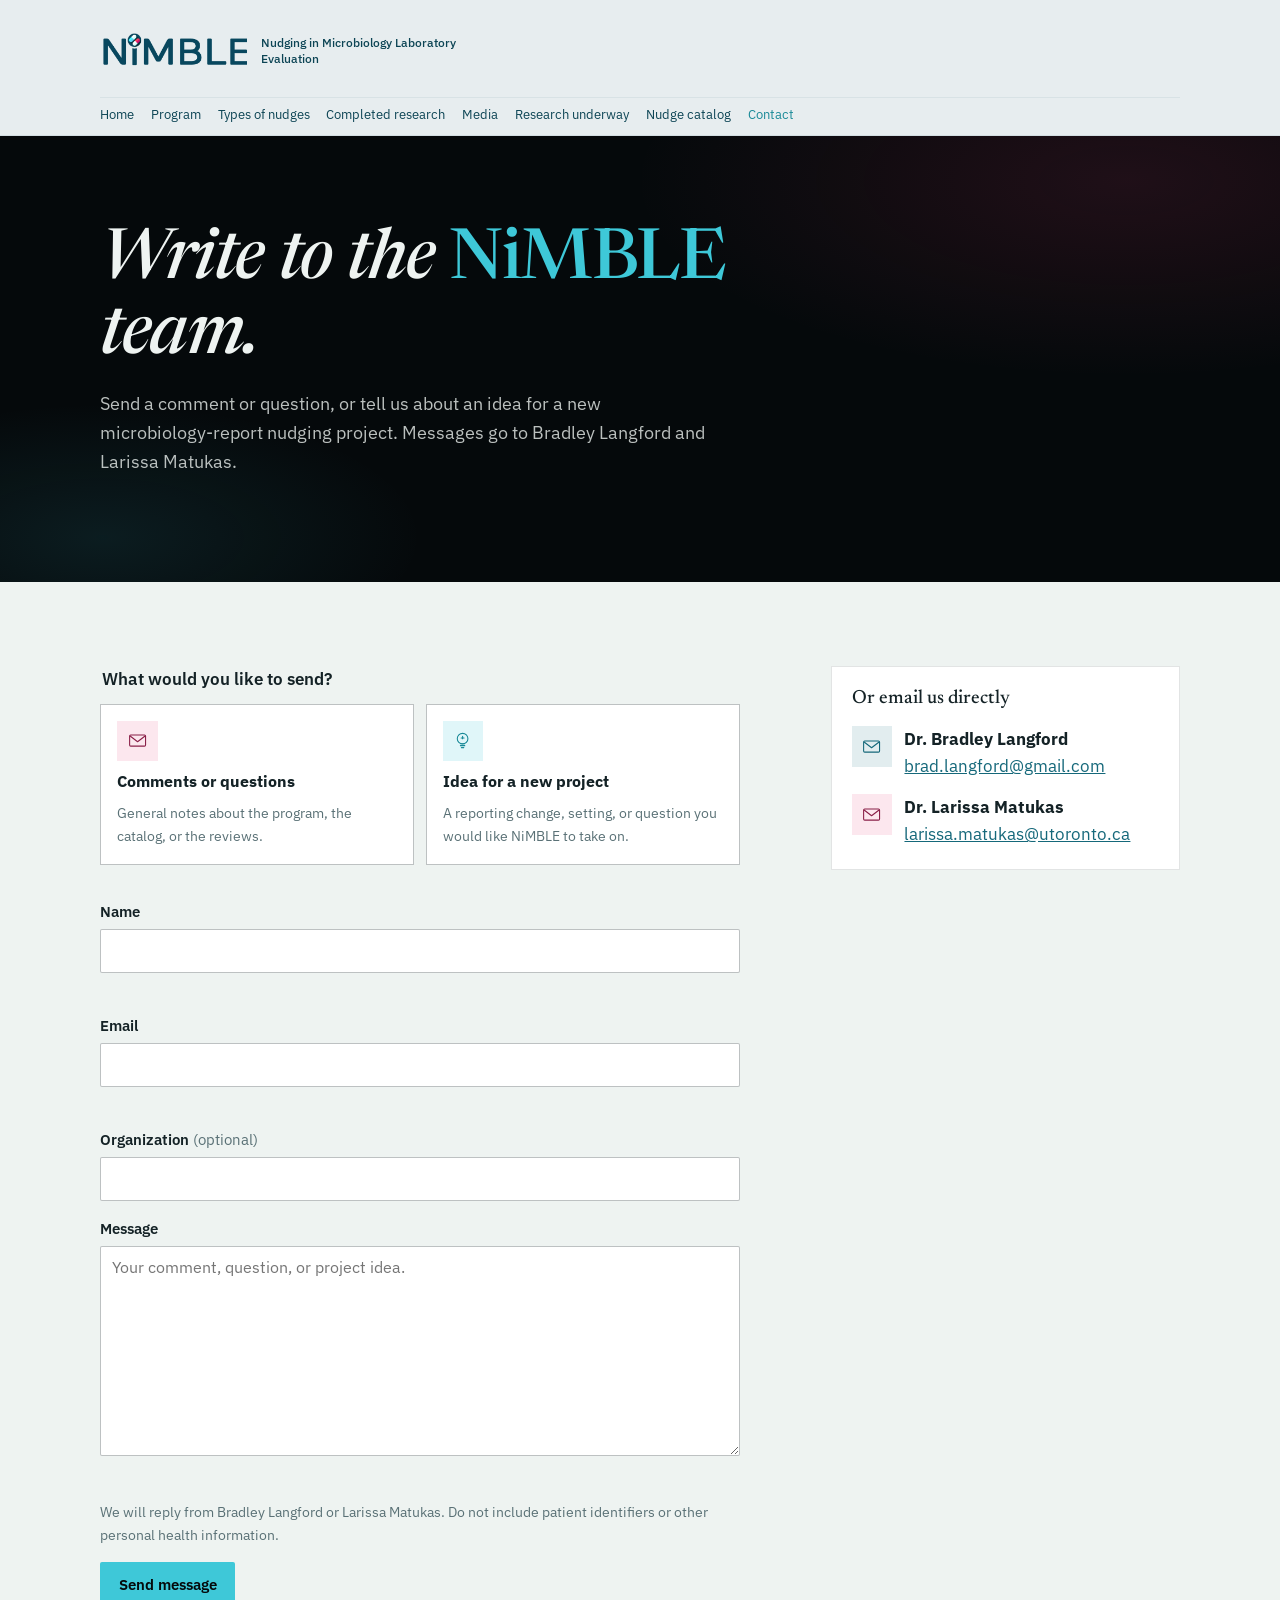
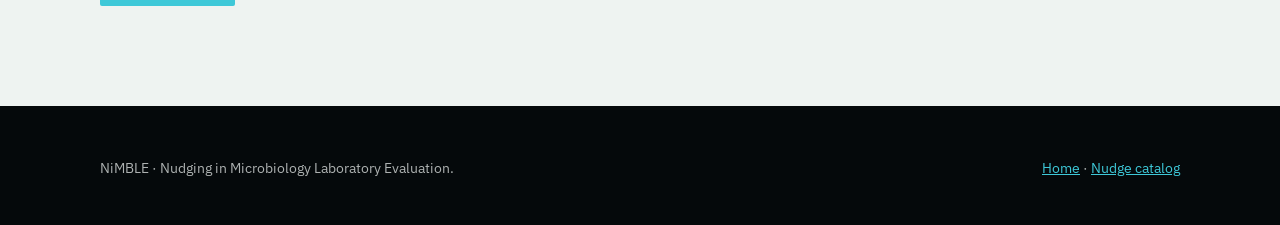
==== contact.html @ cb8ce278 "Add home, contact, and media pages with nudge-type icons. Point the CMI review to the manuscript URL" ====
<!DOCTYPE html>
<html lang="en">
<head>
  <meta charset="utf-8">
  <meta name="viewport" content="width=device-width, initial-scale=1">
  <title>Contact — NiMBLE</title>
  <meta name="description" content="Send comments or questions to the NiMBLE team, or suggest an idea for a new microbiology report nudging project.">
  <link rel="preconnect" href="https://fonts.googleapis.com">
  <link rel="preconnect" href="https://fonts.gstatic.com" crossorigin>
  <link href="https://fonts.googleapis.com/css2?family=IBM+Plex+Mono:wght@400;600&family=IBM+Plex+Sans:wght@400;500;600&family=Newsreader:ital,opsz,wght@0,6..72,500;1,6..72,500&display=swap" rel="stylesheet">
  <link rel="stylesheet" href="styles.css?v=10">
</head>
<body>
  <a class="skip" href="#main">Skip to content</a>
  <header class="site-header">
    <div class="header-inner">
      <div class="header-bar">
        <a class="logo-link" href="index.html#home">
          <img src="assets/nimble-logo.png" width="293" height="59" alt="NiMBLE">
          <span class="logo-wordmark">Nudging in Microbiology Laboratory Evaluation</span>
        </a>
        <button class="nav-toggle" type="button" aria-expanded="false" aria-controls="site-nav">Menu</button>
      </div>
      <nav class="site-nav" id="site-nav" aria-label="Primary">
        <a href="index.html#home">Home</a>
        <a href="index.html#program">Program</a>
        <a href="index.html#nudges">Types of nudges</a>
        <a href="index.html#completed">Completed research</a>
        <a href="index.html#media">Media</a>
        <a href="index.html#underway">Research underway</a>
        <a href="literature.html">Nudge catalog</a>
        <a href="contact.html" aria-current="page">Contact</a>
      </nav>
    </div>
  </header>

  <main id="main">
    <section class="hero">
      <div class="hero-inner solo">
        <div>
          <h1>Write to the <em>NiMBLE</em> team.</h1>
          <p class="lede">Send a comment or question, or tell us about an idea for a new microbiology-report nudging project. Messages go to Bradley Langford and Larissa Matukas.</p>
        </div>
      </div>
    </section>

    <section class="section">
      <div class="wrap contact-layout">
        <form class="contact-form" id="contact-form" novalidate>
          <fieldset class="topic-fieldset">
            <legend>What would you like to send?</legend>
            <div class="topic-grid">
              <label class="topic-card">
                <input type="radio" name="topic" value="comment" required>
                <span class="topic-card-inner">
                  <span class="nudge-glyph glyph-framing" aria-hidden="true"><svg class="glyph"><use href="#icon-mail"></use></svg></span>
                  <strong>Comments or questions</strong>
                  <span>General notes about the program, the catalog, or the reviews.</span>
                </span>
              </label>
              <label class="topic-card">
                <input type="radio" name="topic" value="idea" required>
                <span class="topic-card-inner">
                  <span class="nudge-glyph glyph-selective" aria-hidden="true"><svg class="glyph"><use href="#icon-idea"></use></svg></span>
                  <strong>Idea for a new project</strong>
                  <span>A reporting change, setting, or question you would like NiMBLE to take on.</span>
                </span>
              </label>
            </div>
            <p class="field-error" id="topic-error" role="alert"></p>
          </fieldset>

          <label class="form-label" for="contact-name">
            <span>Name</span>
            <input type="text" id="contact-name" name="name" autocomplete="name" required>
            <span class="field-error" id="contact-name-error" role="alert"></span>
          </label>
          <label class="form-label" for="contact-email">
            <span>Email</span>
            <input type="email" id="contact-email" name="email" autocomplete="email" required>
            <span class="field-error" id="contact-email-error" role="alert"></span>
          </label>
          <label class="form-label" for="contact-org">
            <span>Organization <span class="optional">(optional)</span></span>
            <input type="text" id="contact-org" name="organization" autocomplete="organization">
          </label>
          <label class="form-label" for="contact-message">
            <span>Message</span>
            <textarea id="contact-message" name="message" rows="8" required placeholder="Your comment, question, or project idea."></textarea>
            <span class="field-error" id="contact-message-error" role="alert"></span>
          </label>

          <p class="form-note">We will reply from Bradley Langford or Larissa Matukas. Do not include patient identifiers or other personal health information.</p>
          <button class="btn btn-cyan" type="submit">Send message</button>
          <p class="form-status" id="form-status" aria-live="polite"></p>
        </form>

        <div class="contact-thanks" id="contact-thanks" hidden tabindex="-1">
          <h2>Message sent.</h2>
          <p>Thank you. Bradley Langford and Larissa Matukas will see this in their inboxes.</p>
          <p><a href="index.html#home">Back to home</a></p>
        </div>

        <aside class="contact-aside">
          <h2>Or email us directly</h2>
          <ul class="email-list">
            <li>
              <span class="nudge-glyph glyph-eye" aria-hidden="true"><svg class="glyph"><use href="#icon-mail"></use></svg></span>
              <div>
                <strong>Dr. Bradley Langford</strong>
                <a href="mailto:brad.langford@gmail.com">brad.langford@gmail.com</a>
              </div>
            </li>
            <li>
              <span class="nudge-glyph glyph-framing" aria-hidden="true"><svg class="glyph"><use href="#icon-mail"></use></svg></span>
              <div>
                <strong>Dr. Larissa Matukas</strong>
                <a href="mailto:larissa.matukas@utoronto.ca">larissa.matukas@utoronto.ca</a>
              </div>
            </li>
          </ul>
        </aside>
      </div>
    </section>
  </main>

  <footer class="site-footer">
    <div class="wrap footer-inner">
      <p>NiMBLE · Nudging in Microbiology Laboratory Evaluation.</p>
      <p><a href="index.html#home">Home</a> · <a href="literature.html">Nudge catalog</a></p>
    </div>
  </footer>
  <script src="app.js?v=7"></script>
</body>
</html>
---- styles.css ----
:root {
  --void: #05090b;
  --ink: #0b151a;
  --teal-deep: #0c4454;
  --teal: #15687a;
  --cyan: #3ec8d8;
  --cyan-dim: #1a8a98;
  --magenta: #e23d72;
  --paper: #eef3f1;
  --paper-2: #f7faf8;
  --slip: #f4f1e6;
  --slip-rule: #c9c2a8;
  --text: #142226;
  --muted: #5a7176;
  --line: rgba(20, 34, 38, 0.12);
  --line-strong: rgba(20, 34, 38, 0.28);
  --focus: #15687a;
  --radius: 2px;
  --display: "Newsreader", "Iowan Old Style", "Palatino Linotype", serif;
  --sans: "IBM Plex Sans", "Segoe UI", system-ui, sans-serif;
  --mono: "IBM Plex Mono", "Cascadia Mono", ui-monospace, monospace;
  --space: clamp(1.25rem, 3vw, 2.5rem);
  --header-clearance: calc(59px * 1.4 + 2.8rem + 1px);
}

*,
*::before,
*::after {
  box-sizing: border-box;
}

html {
  scroll-behavior: smooth;
  scroll-padding-top: var(--header-clearance);
  overflow-x: clip;
}

body {
  margin: 0;
  color: var(--text);
  background: var(--paper);
  font-family: var(--sans);
  font-size: 1.0625rem;
  line-height: 1.6;
}

img {
  max-width: 100%;
  height: auto;
}

a {
  color: var(--teal);
}

a:hover {
  color: var(--cyan-dim);
}

:focus-visible {
  outline: 2px solid var(--focus);
  outline-offset: 3px;
}

.skip {
  position: absolute;
  left: 0.75rem;
  top: -3rem;
  z-index: 20;
  padding: 0.5rem 0.85rem;
  background: var(--cyan);
  color: var(--void);
  font-weight: 600;
  text-decoration: none;
}

.skip:focus {
  top: 0.75rem;
}

.site-header {
  position: sticky;
  top: 0;
  z-index: 10;
  background: color-mix(in srgb, #0c4a5c 10%, white);
  border-bottom: 1px solid color-mix(in srgb, #0c4a5c 18%, white);
}

.header-inner {
  display: flex;
  flex-direction: column;
  align-items: stretch;
  gap: 0.35rem;
  max-width: 1120px;
  margin: 0 auto;
  padding: 0.55rem max(1.25rem, env(safe-area-inset-right)) 0.55rem max(1.25rem, env(safe-area-inset-left));
}

.header-bar {
  display: flex;
  align-items: center;
  justify-content: space-between;
  gap: 1rem;
}

.svg-sprite-holder {
  position: absolute;
  width: 0;
  height: 0;
  overflow: hidden;
}

.logo-link {
  display: flex;
  align-items: center;
  gap: 0.85rem;
  min-width: 0;
  text-decoration: none;
  color: inherit;
}

.logo-link img {
  display: block;
  height: calc(59px * 1.4);
  width: auto;
  background: transparent;
}

.logo-wordmark {
  display: block;
  max-width: 13.5rem;
  color: var(--teal-deep);
  font-family: var(--sans);
  font-size: 0.78rem;
  font-weight: 500;
  line-height: 1.3;
}

.nav-toggle {
  display: none;
  min-width: 44px;
  min-height: 44px;
  padding: 0 0.7rem;
  border: 1px solid var(--teal);
  background: transparent;
  color: var(--teal-deep);
  font-family: var(--sans);
  font-size: 0.8rem;
  letter-spacing: 0.08em;
  text-transform: uppercase;
  cursor: pointer;
}

.site-nav {
  display: flex;
  flex-wrap: wrap;
  gap: 0.1rem 1.05rem;
  padding-top: 0.4rem;
  border-top: 1px solid color-mix(in srgb, #0c4a5c 16%, white);
}

.site-nav a {
  color: var(--teal-deep);
  font-size: 0.84rem;
  text-decoration: none;
}

.site-nav a:hover,
.site-nav a[aria-current="page"] {
  color: var(--cyan-dim);
}

.hero {
  background:
    radial-gradient(ellipse 70% 80% at 88% 10%, rgba(226, 61, 114, 0.12), transparent 55%),
    radial-gradient(ellipse 50% 60% at 8% 90%, rgba(62, 200, 216, 0.1), transparent 50%),
    var(--void);
  color: var(--paper);
  overflow: hidden;
}

.hero-inner {
  display: grid;
  grid-template-columns: minmax(0, 1.15fr) minmax(280px, 0.85fr);
  gap: 2.5rem;
  align-items: end;
  max-width: 1120px;
  margin: 0 auto;
  padding: clamp(2.5rem, 7vw, 5.5rem) max(1.25rem, env(safe-area-inset-right)) clamp(3rem, 7vw, 5rem) max(1.25rem, env(safe-area-inset-left));
}

.hero-inner.solo {
  grid-template-columns: minmax(0, 40rem);
}

.hero h1 {
  margin: 0 0 1rem;
  font-family: var(--display);
  font-size: clamp(2.4rem, 6vw, 4.35rem);
  font-weight: 500;
  font-style: italic;
  line-height: 1.08;
  letter-spacing: -0.02em;
}

.hero h1 em {
  font-style: normal;
  color: var(--cyan);
}

.lede {
  max-width: 38rem;
  margin: 0 0 1.6rem;
  color: rgba(238, 243, 241, 0.78);
  font-size: 1.125rem;
}

.hero-actions {
  display: flex;
  flex-wrap: wrap;
  gap: 0.75rem;
}

.btn {
  display: inline-flex;
  align-items: center;
  justify-content: center;
  min-height: 44px;
  padding: 0.55rem 1.1rem;
  border: 1px solid transparent;
  border-radius: var(--radius);
  font-family: var(--sans);
  font-size: 0.95rem;
  font-weight: 600;
  text-decoration: none;
  cursor: pointer;
  transition: background-color 180ms ease, color 180ms ease, border-color 180ms ease;
}

.btn-cyan {
  background: var(--cyan);
  color: var(--void);
}

.btn-cyan:hover {
  background: #7fe0ea;
  color: var(--void);
}

.btn-ghost {
  border-color: rgba(238, 243, 241, 0.35);
  background: transparent;
  color: var(--paper);
}

.btn-ghost:hover {
  border-color: var(--cyan);
  color: var(--cyan);
}

.btn-teal {
  background: var(--teal);
  color: #fff;
}

.btn-teal:hover {
  background: var(--teal-deep);
  color: #fff;
}

.hero-logo {
  justify-self: end;
  width: min(100%, 360px);
  padding: 1.1rem 1.25rem;
  background: #000;
  border: 1px solid rgba(62, 200, 216, 0.22);
}

.hero-logo img {
  display: block;
  width: 100%;
}

.wrap {
  max-width: 1120px;
  margin: 0 auto;
  padding: 0 max(1.25rem, env(safe-area-inset-right)) 0 max(1.25rem, env(safe-area-inset-left));
}

.section {
  padding: clamp(3rem, 7vw, 5.25rem) 0;
}

.section + .section {
  border-top: 1px solid var(--line);
}

.section-head {
  margin-bottom: 2rem;
  text-align: left;
}

.section h2 {
  margin: 0 0 0.6rem;
  font-family: var(--display);
  font-size: clamp(1.85rem, 3.4vw, 2.55rem);
  font-weight: 500;
  line-height: 1.15;
}

.section-intro {
  max-width: 42rem;
  margin: 0;
  color: var(--muted);
}

.prose {
  max-width: 44rem;
}

.prose p + p {
  margin-top: 1rem;
}

.quote {
  margin: 1.5rem 0 0;
  padding: 0 0 0 1.1rem;
  border-left: 3px solid var(--cyan);
  color: var(--text);
  font-family: var(--display);
  font-size: 1.2rem;
  font-style: italic;
  line-height: 1.45;
}

.quote cite {
  display: block;
  margin-top: 0.7rem;
  color: var(--muted);
  font-family: var(--sans);
  font-size: 0.85rem;
  font-style: normal;
}

.hero-key {
  display: grid;
  grid-template-columns: 1fr 1fr;
  gap: 0.65rem;
  margin: 0;
  padding: 0;
  list-style: none;
}

.hero-key li {
  display: flex;
  align-items: center;
  gap: 0.7rem;
  min-height: 3.4rem;
  padding: 0.55rem 0.7rem;
  background: rgba(238, 243, 241, 0.06);
  border: 1px solid rgba(62, 200, 216, 0.18);
  color: rgba(238, 243, 241, 0.88);
  font-family: var(--mono);
  font-size: 0.78rem;
  letter-spacing: 0.04em;
  text-transform: uppercase;
}

.how-row {
  display: grid;
  grid-template-columns: repeat(3, minmax(0, 1fr));
  gap: 1rem;
  margin: 0 0 2.25rem;
  padding: 0;
  list-style: none;
}

.how-row li {
  position: relative;
  padding: 1.15rem 1.15rem 1.2rem;
  background: #fff;
  border: 1px solid var(--line);
}

.how-num {
  display: block;
  margin-bottom: 0.7rem;
  color: var(--magenta);
  font-family: var(--mono);
  font-size: 0.72rem;
  letter-spacing: 0.12em;
}

.how-glyph {
  display: grid;
  place-items: center;
  width: 2.7rem;
  height: 2.7rem;
  margin-bottom: 0.75rem;
  color: var(--teal);
  background: rgba(21, 104, 122, 0.1);
}

.how-row h3 {
  margin: 0 0 0.35rem;
  font-size: 1.12rem;
}

.how-row p {
  margin: 0;
  color: var(--muted);
  font-size: 0.95rem;
}

.media-grid {
  display: grid;
  grid-template-columns: 1fr 1fr;
  gap: 1.25rem;
}

.media-card {
  display: flex;
  flex-direction: column;
  min-height: 100%;
  padding: 1.35rem 1.4rem 1.2rem;
  background: #fff;
  border: 1px solid var(--line-strong);
}

.media-card .year {
  margin: 0 0 0.7rem;
  color: var(--magenta);
  font-family: var(--mono);
  font-size: 0.75rem;
  letter-spacing: 0.1em;
}

.media-title-row {
  display: flex;
  align-items: flex-start;
  gap: 0.75rem;
  margin-bottom: 0.7rem;
}

.media-card h3 {
  margin: 0;
  font-size: 1.2rem;
  line-height: 1.3;
}

.media-card p {
  margin: 0 0 1rem;
  color: var(--muted);
}

.media-card .btn {
  margin-top: auto;
  align-self: flex-start;
}

.podcast-embed {
  margin: 0 0 1rem;
  min-height: 166px;
  background: var(--paper);
  border: 1px solid var(--line);
}

.podcast-embed iframe {
  display: block;
  width: 100%;
  height: 166px;
  border: 0;
}

.magazine-mark {
  display: flex;
  flex-direction: column;
  justify-content: flex-end;
  min-height: 10.5rem;
  margin: 0 0 1rem;
  padding: 1.1rem 1.15rem;
  background:
    radial-gradient(ellipse 80% 70% at 90% 10%, rgba(226, 61, 114, 0.22), transparent 55%),
    radial-gradient(ellipse 50% 80% at 0% 100%, rgba(62, 200, 216, 0.18), transparent 50%),
    var(--void);
  color: var(--paper);
}

.magazine-kicker {
  font-family: var(--mono);
  font-size: 0.68rem;
  letter-spacing: 0.16em;
  text-transform: uppercase;
  color: var(--cyan);
}

.magazine-issue {
  margin-top: 0.2rem;
  color: rgba(238, 243, 241, 0.62);
  font-size: 0.8rem;
}

.magazine-headline {
  margin-top: 0.85rem;
  font-family: var(--display);
  font-size: 1.55rem;
  font-style: italic;
  line-height: 1.15;
}

.type-legend {
  display: flex;
  flex-wrap: wrap;
  gap: 0.5rem;
  margin: 0 0 1.15rem;
}

.legend-btn {
  display: inline-flex;
  align-items: center;
  gap: 0.5rem;
  min-height: 44px;
  padding: 0.3rem 0.7rem 0.3rem 0.35rem;
  border: 1px solid var(--line-strong);
  background: #fff;
  color: var(--text);
  font-family: var(--sans);
  font-size: 0.9rem;
  cursor: pointer;
}

.legend-btn:first-child {
  padding-left: 0.75rem;
}

.legend-btn .nudge-glyph {
  width: 2rem;
  height: 2rem;
}

.legend-btn .glyph {
  width: 1.15rem;
  height: 1.15rem;
}

.legend-btn.is-active {
  border-color: var(--teal);
  box-shadow: inset 3px 0 0 var(--cyan);
}

.contact-layout {
  display: grid;
  grid-template-columns: minmax(0, 1.4fr) minmax(16rem, 0.7fr);
  gap: 2rem;
  align-items: start;
}

.contact-form {
  display: grid;
  gap: 1rem;
  max-width: 40rem;
}

.topic-fieldset {
  margin: 0;
  padding: 0;
  border: 0;
}

.topic-fieldset legend {
  margin-bottom: 0.65rem;
  font-weight: 600;
}

.topic-grid {
  display: grid;
  grid-template-columns: 1fr 1fr;
  gap: 0.7rem;
}

.topic-card {
  position: relative;
  display: block;
  cursor: pointer;
}

.topic-card input {
  position: absolute;
  inset: 0;
  width: 1px;
  height: 1px;
  margin: 0;
  opacity: 0;
}

.topic-card-inner {
  display: grid;
  gap: 0.45rem;
  min-height: 100%;
  padding: 1rem 1rem 1.05rem;
  border: 1px solid var(--line-strong);
  background: #fff;
  transition: border-color 180ms ease;
}

.topic-card:hover .topic-card-inner {
  border-color: var(--teal);
}

.topic-card-inner strong {
  font-size: 1rem;
}

.topic-card-inner span:last-child {
  color: var(--muted);
  font-size: 0.9rem;
}

.topic-card:has(input:checked) .topic-card-inner {
  border-color: var(--teal);
  box-shadow: inset 3px 0 0 var(--cyan);
}

.topic-card:has(input:focus-visible) .topic-card-inner {
  outline: 2px solid var(--focus);
  outline-offset: 3px;
}

.form-label {
  display: grid;
  gap: 0.35rem;
  font-size: 0.92rem;
  font-weight: 600;
}

.form-label .optional {
  color: var(--muted);
  font-weight: 400;
}

.contact-form input[type="text"],
.contact-form input[type="email"],
.contact-form textarea {
  width: 100%;
  min-height: 44px;
  padding: 0.5rem 0.7rem;
  border: 1px solid var(--line-strong);
  border-radius: var(--radius);
  background: #fff;
  color: var(--text);
  font-family: var(--sans);
  font-size: 1rem;
  font-weight: 400;
}

.contact-form textarea {
  min-height: 10rem;
  resize: vertical;
  line-height: 1.5;
}

.field-error {
  min-height: 1.1em;
  margin: 0.25rem 0 0;
  color: #8a2048;
  font-size: 0.85rem;
  font-weight: 500;
}

.form-note {
  margin: 0.2rem 0 0;
  color: var(--muted);
  font-size: 0.9rem;
}

.form-status {
  margin: 0;
  color: var(--muted);
  font-size: 0.92rem;
}

.contact-form .btn {
  justify-self: start;
}

.legend-btn:hover {
  border-color: var(--teal);
}

.contact-thanks {
  max-width: 40rem;
  padding: 1.5rem 1.4rem;
  background: #fff;
  border: 1px solid var(--line-strong);
}

.contact-thanks[hidden],
.contact-form[hidden] {
  display: none;
}

.contact-thanks h2 {
  margin: 0 0 0.6rem;
}

.contact-aside {
  padding: 1.3rem 1.25rem;
  background: #fff;
  border: 1px solid var(--line);
}

.contact-aside h2 {
  margin: 0 0 1rem;
  font-size: 1.2rem;
}

.email-list {
  display: grid;
  gap: 0.85rem;
  margin: 0;
  padding: 0;
  list-style: none;
}

.email-list li {
  display: flex;
  gap: 0.75rem;
  align-items: flex-start;
}

.email-list strong,
.email-list a {
  display: block;
}

.email-list a {
  overflow-wrap: anywhere;
}

.nudge-layout {
  display: grid;
  grid-template-columns: minmax(0, 0.9fr) minmax(0, 1.1fr);
  gap: 1.75rem;
  align-items: start;
  min-width: 0;
}

.nudge-tabs {
  display: flex;
  flex-direction: column;
  gap: 0.45rem;
}

.nudge-tab {
  display: grid;
  grid-template-columns: auto 1fr;
  align-items: start;
  gap: 0.85rem;
  width: 100%;
  padding: 0.9rem 1rem;
  border: 1px solid var(--line-strong);
  background: var(--paper-2);
  color: inherit;
  text-align: left;
  cursor: pointer;
  transition: border-color 180ms ease, background-color 180ms ease;
}

.nudge-tab[aria-selected="true"] {
  border-color: var(--teal);
  background: #fff;
  box-shadow: inset 3px 0 0 var(--cyan);
}

.nudge-glyph {
  display: grid;
  place-items: center;
  width: 2.55rem;
  height: 2.55rem;
  flex-shrink: 0;
  color: var(--teal-deep);
  background: rgba(12, 68, 84, 0.08);
}

.glyph {
  display: block;
  width: 1.45rem;
  height: 1.45rem;
}

.glyph-baseline {
  color: #7a3148;
  background: rgba(226, 61, 114, 0.1);
}

.glyph-selective {
  color: var(--cyan-dim);
  background: rgba(62, 200, 216, 0.16);
}

.glyph-framing {
  color: #8a2048;
  background: rgba(226, 61, 114, 0.12);
}

.glyph-eye {
  color: var(--teal);
  background: rgba(21, 104, 122, 0.12);
}

.glyph-combination {
  color: var(--teal-deep);
  background: linear-gradient(180deg, rgba(62, 200, 216, 0.2), rgba(226, 61, 114, 0.12));
}

.glyph-podcast,
.glyph-article {
  color: var(--teal-deep);
  background: rgba(62, 200, 216, 0.14);
}

.nudge-tab h3 {
  margin: 0 0 0.2rem;
  font-size: 1rem;
}

.nudge-tab p {
  margin: 0;
  color: var(--muted);
  font-size: 0.9rem;
}

.slip {
  min-width: 0;
  max-width: 100%;
  background: var(--slip);
  color: #1c1a12;
  box-shadow: 0 18px 40px rgba(5, 9, 11, 0.12);
  font-family: var(--mono);
  font-size: 0.82rem;
}

.slip-head {
  display: flex;
  flex-wrap: wrap;
  justify-content: space-between;
  gap: 0.75rem 1rem;
  padding: 0.85rem 1rem 0.7rem;
  border-bottom: 2px dashed var(--slip-rule);
}

.slip-lab {
  font-size: 0.68rem;
  letter-spacing: 0.08em;
  text-transform: uppercase;
}

.slip-lab strong {
  display: block;
  margin-top: 0.15rem;
  font-size: 0.9rem;
  letter-spacing: 0;
  text-transform: none;
  overflow-wrap: anywhere;
}

.slip-meta {
  text-align: right;
  color: #6a6450;
}

.slip-body {
  padding: 1rem;
}

.slip-comment {
  display: none;
  margin: 0 0 0.85rem;
  padding: 0.65rem 0.7rem;
  border: 1px solid var(--magenta);
  background: rgba(226, 61, 114, 0.08);
  color: #6d1b38;
  font-size: 0.78rem;
  overflow-wrap: anywhere;
}

.slip[data-mode="framing"] .slip-comment {
  display: block;
}

.ast {
  width: 100%;
  table-layout: fixed;
  border-collapse: collapse;
}

.ast th,
.ast td {
  padding: 0.32rem 0.2rem;
  border-bottom: 1px solid var(--slip-rule);
  text-align: left;
  overflow-wrap: anywhere;
}

.ast th:last-child,
.ast td:last-child {
  width: 4.6rem;
  text-align: right;
  overflow-wrap: normal;
}

.ast th {
  color: #6a6450;
  font-size: 0.68rem;
  font-weight: 500;
  letter-spacing: 0.08em;
  text-transform: uppercase;
}

.ast .s {
  color: var(--cyan-dim);
  font-weight: 600;
}

.slip[data-mode="eye"] .ast tr.preferred td:first-child {
  font-weight: 700;
}

.slip[data-mode="selective"] .ast tr.hide {
  display: none;
}

.study-grid {
  display: grid;
  grid-template-columns: 1fr 1fr;
  gap: 1.25rem;
}

.paper-figure {
  margin: 0 0 1rem;
}

.paper-figure img {
  display: block;
  width: 100%;
  border: 1px solid var(--line);
  background: #fff;
}

.study-card {
  display: flex;
  flex-direction: column;
  min-height: 100%;
  padding: 1.35rem 1.4rem 1.2rem;
  background: #fff;
  border: 1px solid var(--line-strong);
}

.study-card .year {
  margin: 0 0 0.45rem;
  color: var(--magenta);
  font-family: var(--mono);
  font-size: 0.75rem;
  letter-spacing: 0.1em;
}

.study-card h3 {
  margin: 0 0 0.55rem;
  font-size: 1.2rem;
  line-height: 1.3;
}

.study-card .meta {
  margin: 0 0 1rem;
  color: var(--muted);
  font-size: 0.88rem;
}

.stat-row {
  display: grid;
  grid-template-columns: repeat(2, minmax(0, 1fr));
  gap: 0.75rem;
  margin: 0 0 1rem;
}

.stat {
  padding: 0.7rem 0.75rem;
  background: var(--paper);
}

.stat b {
  display: block;
  font-family: var(--display);
  font-size: 1.45rem;
  font-weight: 500;
  line-height: 1.1;
}

.stat span {
  color: var(--muted);
  font-size: 0.8rem;
}

.study-card .btn {
  margin-top: auto;
  align-self: flex-start;
}

.pipeline {
  display: grid;
  grid-template-columns: repeat(3, minmax(0, 1fr));
  gap: 1rem;
}

.pipeline article {
  min-width: 0;
  padding: 1.3rem 1.25rem;
  background: #fff;
  border-top: 3px solid var(--cyan);
}

.pipeline .nudge-glyph {
  margin-bottom: 0.85rem;
}

.pipeline article:nth-child(2) {
  border-top-color: var(--teal);
}

.pipeline article:nth-child(3) {
  border-top-color: var(--magenta);
}

.status {
  display: inline-block;
  max-width: 100%;
  margin-bottom: 0.7rem;
  padding: 0.15rem 0.45rem;
  background: var(--ink);
  color: var(--cyan);
  font-family: var(--mono);
  font-size: 0.68rem;
  letter-spacing: 0.06em;
  text-transform: uppercase;
  overflow-wrap: anywhere;
}

.pipeline h3 {
  margin: 0 0 0.55rem;
  font-size: 1.15rem;
}

.pipeline p {
  margin: 0;
  color: var(--muted);
  font-size: 0.95rem;
}

.team-list {
  display: flex;
  flex-wrap: wrap;
  gap: 0.45rem 0.55rem;
  margin: 0;
  padding: 0;
  list-style: none;
}

.team-list li {
  padding: 0.35rem 0.7rem;
  background: #fff;
  border: 1px solid var(--line);
  font-size: 0.92rem;
}

.site-footer {
  background: var(--void);
  color: rgba(238, 243, 241, 0.72);
  padding: 2.25rem 0 2rem;
  font-size: 0.9rem;
}

.footer-inner {
  display: flex;
  flex-wrap: wrap;
  justify-content: space-between;
  gap: 1rem;
}

.site-footer a {
  color: var(--cyan);
}

.filters {
  display: grid;
  grid-template-columns: minmax(12rem, 1.4fr) repeat(3, minmax(0, 1fr));
  gap: 0.75rem;
  margin-bottom: 1.1rem;
}

label.field {
  display: flex;
  flex-direction: column;
  gap: 0.3rem;
  font-size: 0.78rem;
  font-weight: 600;
  letter-spacing: 0.04em;
  text-transform: uppercase;
  color: var(--muted);
}

input[type="search"],
select {
  min-height: 44px;
  width: 100%;
  padding: 0.45rem 0.65rem;
  border: 1px solid var(--line-strong);
  border-radius: var(--radius);
  background: #fff;
  color: var(--text);
  font-family: var(--sans);
  font-size: 0.95rem;
  font-weight: 400;
  letter-spacing: 0;
  text-transform: none;
}

.result-meta {
  display: flex;
  justify-content: space-between;
  gap: 1rem;
  margin-bottom: 1rem;
  color: var(--muted);
  font-size: 0.9rem;
}

.study-list {
  display: grid;
  gap: 0.75rem;
}

.lit-card {
  display: grid;
  grid-template-columns: 4.4rem minmax(0, 1fr);
  padding: 0;
  background: #fff;
  border: 1px solid var(--line);
  overflow: hidden;
}

.type-mark {
  display: grid;
  place-items: center;
  align-self: stretch;
}

.type-mark .glyph {
  width: 1.7rem;
  height: 1.7rem;
}

.type-mark.type-selective {
  color: var(--cyan-dim);
  background: rgba(62, 200, 216, 0.16);
}

.type-mark.type-framing {
  color: #8a2048;
  background: rgba(226, 61, 114, 0.12);
}

.type-mark.type-combination {
  color: var(--teal-deep);
  background: linear-gradient(180deg, rgba(62, 200, 216, 0.2), rgba(226, 61, 114, 0.12));
}

.lit-body {
  padding: 1rem 1.1rem 1.05rem;
}

.lit-card header {
  display: flex;
  flex-wrap: wrap;
  gap: 0.4rem 0.65rem;
  align-items: baseline;
  margin-bottom: 0.4rem;
}

.badge {
  padding: 0.12rem 0.4rem;
  font-family: var(--mono);
  font-size: 0.68rem;
  letter-spacing: 0.06em;
  text-transform: uppercase;
}

.badge-selective { background: rgba(62, 200, 216, 0.18); color: var(--teal-deep); }
.badge-framing { background: rgba(226, 61, 114, 0.12); color: #8a2048; }
.badge-combination { background: rgba(21, 104, 122, 0.12); color: var(--teal-deep); }

.lit-card h3 {
  margin: 0 0 0.3rem;
  font-size: 1.05rem;
  line-height: 1.35;
}

.lit-card .byline {
  margin: 0 0 0.45rem;
  color: var(--muted);
  font-size: 0.88rem;
}

.lit-card .finding {
  margin: 0 0 0.55rem;
}

.empty {
  padding: 2rem 1rem;
  text-align: center;
  color: var(--muted);
}

@media (max-width: 900px) {
  :root {
    --header-clearance: calc(59px * 1.15 + 1.5rem);
  }

  .section-head,
  .filters,
  .nudge-layout,
  .pipeline,
  .study-grid,
  .media-grid,
  .how-row,
  .contact-layout,
  .topic-grid,
  .result-meta {
    grid-template-columns: 1fr;
  }

  .hero-inner {
    grid-template-columns: minmax(0, 1fr);
  }

  .hero h1 {
    font-size: clamp(1.85rem, 9vw, 3.2rem);
  }

  .lede {
    font-size: 1.02rem;
  }

  .hero-inner {
    padding-top: 2rem;
    padding-bottom: 2.5rem;
  }

  .hero-actions {
    flex-direction: column;
    align-items: stretch;
  }

  .hero-logo {
    justify-self: start;
    width: min(100%, 280px);
  }

  .logo-link {
    gap: 0.55rem;
  }

  .logo-link img {
    height: calc(59px * 1.15);
  }

  .logo-wordmark {
    max-width: 8.5rem;
    font-size: 0.68rem;
  }

  .nav-toggle {
    display: inline-flex;
    align-items: center;
    justify-content: center;
    flex-shrink: 0;
  }

  .site-nav {
    display: none;
    position: absolute;
    left: max(1.25rem, env(safe-area-inset-left));
    right: max(1.25rem, env(safe-area-inset-right));
    top: calc(100% + 0.4rem);
    flex-direction: column;
    gap: 0;
    min-width: 0;
    padding: 0.4rem;
    border-top: 0;
    background: #000;
    border: 1px solid rgba(62, 200, 216, 0.22);
  }

  .site-header {
    position: sticky;
  }

  .site-nav.is-open {
    display: flex;
    z-index: 20;
  }

  .site-nav a {
    display: block;
    min-height: 44px;
    padding: 0.7rem 0.8rem;
    color: rgba(238, 243, 241, 0.9);
  }

  .stat-row {
    grid-template-columns: 1fr;
  }

  .slip-head {
    flex-direction: column;
    align-items: flex-start;
  }

  .slip-meta {
    text-align: left;
  }

  .nudge-tab {
    min-height: 44px;
  }

  .pipeline article {
    padding: 1.15rem 1.1rem;
  }

  .study-card {
    padding: 1.1rem 1.05rem 1.05rem;
  }

  input[type="search"],
  input[type="text"],
  input[type="email"],
  select,
  textarea {
    font-size: 16px;
  }

  .result-meta {
    flex-direction: column;
    gap: 0.35rem;
  }
}

@media (prefers-reduced-motion: reduce) {
  html {
    scroll-behavior: auto;
  }

  .btn,
  .nudge-tab,
  .topic-card-inner {
    transition: none;
  }
}
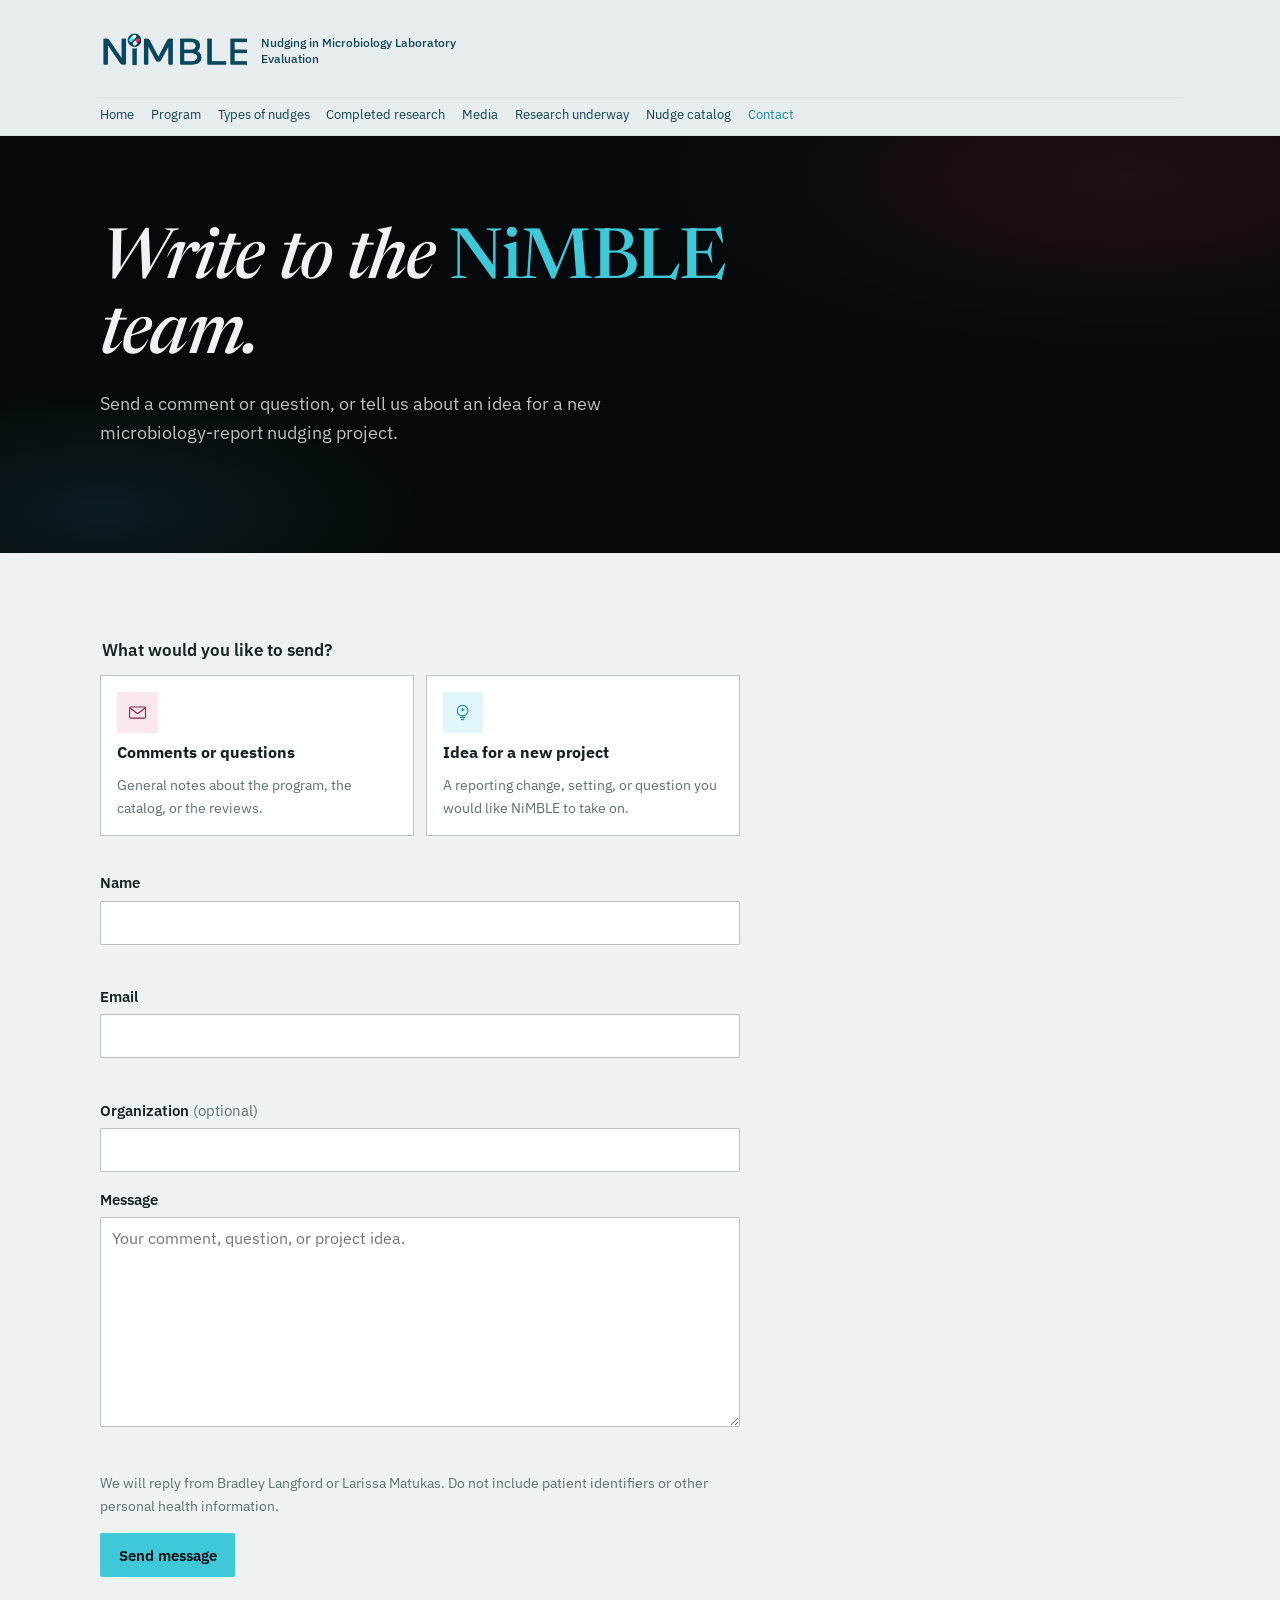
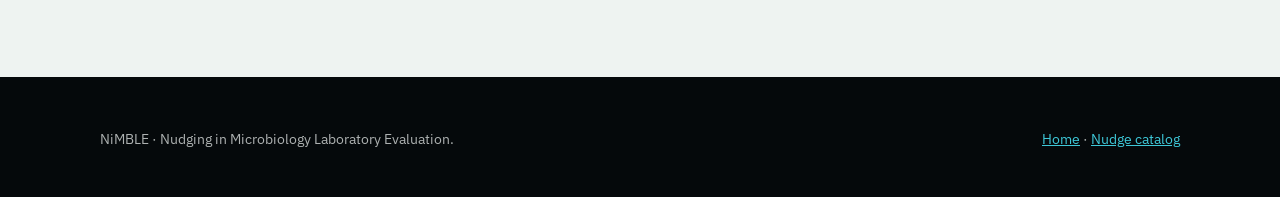
==== commit 75268568: "Refine homepage copy, icons, and the contact page. Drop the hero type key, update the three-step pro" ====
--- a/contact.html
+++ b/contact.html
@@ -8,7 +8,7 @@
   <link rel="preconnect" href="https://fonts.googleapis.com">
   <link rel="preconnect" href="https://fonts.gstatic.com" crossorigin>
   <link href="https://fonts.googleapis.com/css2?family=IBM+Plex+Mono:wght@400;600&family=IBM+Plex+Sans:wght@400;500;600&family=Newsreader:ital,opsz,wght@0,6..72,500;1,6..72,500&display=swap" rel="stylesheet">
-  <link rel="stylesheet" href="styles.css?v=10">
+  <link rel="stylesheet" href="styles.css?v=11">
 </head>
 <body>
   <a class="skip" href="#main">Skip to content</a>
@@ -39,7 +39,7 @@
       <div class="hero-inner solo">
         <div>
           <h1>Write to the <em>NiMBLE</em> team.</h1>
-          <p class="lede">Send a comment or question, or tell us about an idea for a new microbiology-report nudging project. Messages go to Bradley Langford and Larissa Matukas.</p>
+          <p class="lede">Send a comment or question, or tell us about an idea for a new microbiology-report nudging project.</p>
         </div>
       </div>
     </section>
@@ -97,29 +97,9 @@
 
         <div class="contact-thanks" id="contact-thanks" hidden tabindex="-1">
           <h2>Message sent.</h2>
-          <p>Thank you. Bradley Langford and Larissa Matukas will see this in their inboxes.</p>
+          <p>Thank you. The NiMBLE team will see this in their inboxes.</p>
           <p><a href="index.html#home">Back to home</a></p>
         </div>
-
-        <aside class="contact-aside">
-          <h2>Or email us directly</h2>
-          <ul class="email-list">
-            <li>
-              <span class="nudge-glyph glyph-eye" aria-hidden="true"><svg class="glyph"><use href="#icon-mail"></use></svg></span>
-              <div>
-                <strong>Dr. Bradley Langford</strong>
-                <a href="mailto:brad.langford@gmail.com">brad.langford@gmail.com</a>
-              </div>
-            </li>
-            <li>
-              <span class="nudge-glyph glyph-framing" aria-hidden="true"><svg class="glyph"><use href="#icon-mail"></use></svg></span>
-              <div>
-                <strong>Dr. Larissa Matukas</strong>
-                <a href="mailto:larissa.matukas@utoronto.ca">larissa.matukas@utoronto.ca</a>
-              </div>
-            </li>
-          </ul>
-        </aside>
       </div>
     </section>
   </main>
@@ -130,6 +110,6 @@
       <p><a href="index.html#home">Home</a> · <a href="literature.html">Nudge catalog</a></p>
     </div>
   </footer>
-  <script src="app.js?v=7"></script>
+  <script src="app.js?v=8"></script>
 </body>
 </html>
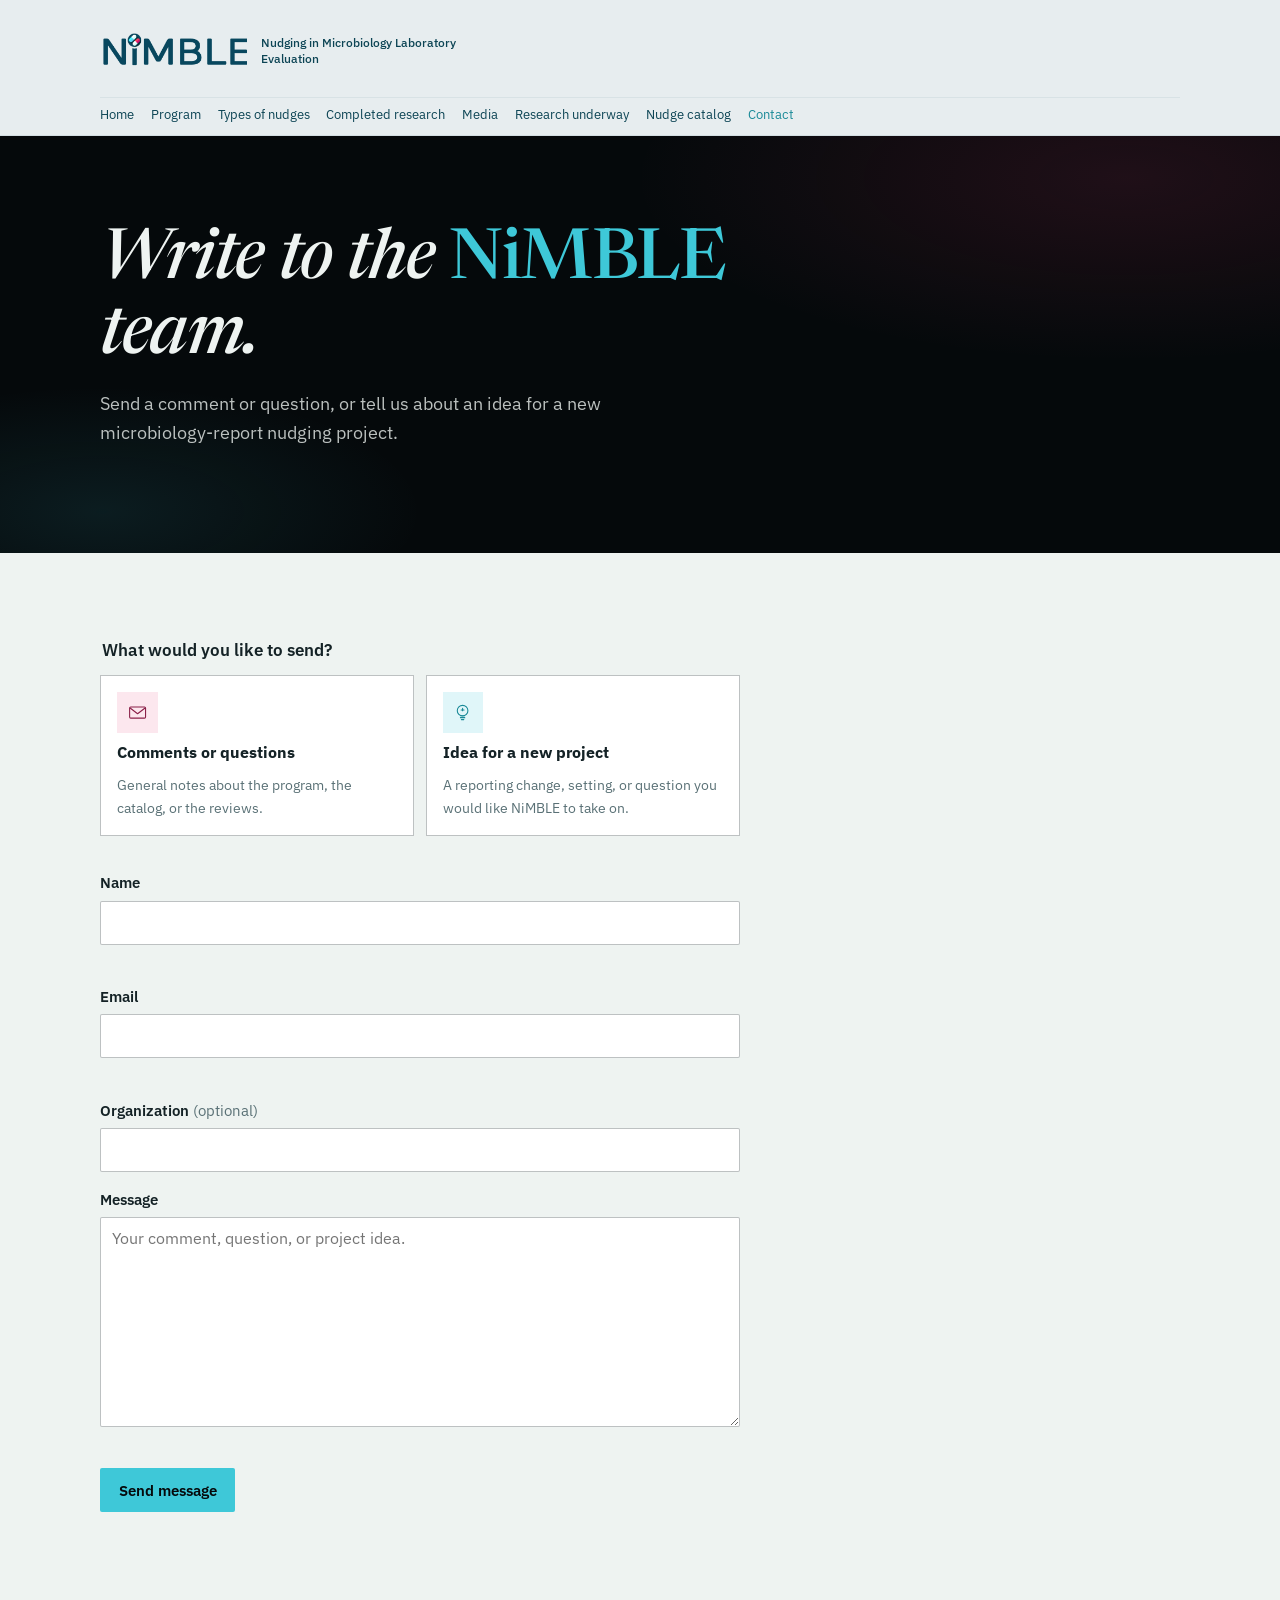
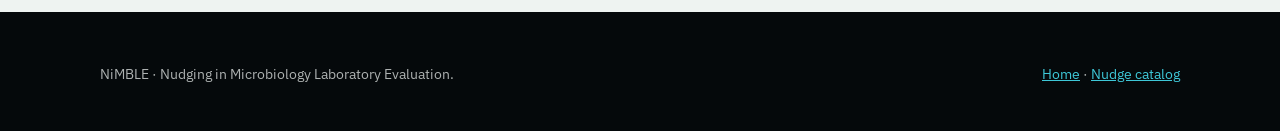
==== commit 152694cf: "Remove named reply and PHI wording from the contact form. Co-authored-by: Cursor <cursoragent@cursor" ====
--- a/contact.html
+++ b/contact.html
@@ -90,7 +90,6 @@
             <span class="field-error" id="contact-message-error" role="alert"></span>
           </label>
 
-          <p class="form-note">We will reply from Bradley Langford or Larissa Matukas. Do not include patient identifiers or other personal health information.</p>
           <button class="btn btn-cyan" type="submit">Send message</button>
           <p class="form-status" id="form-status" aria-live="polite"></p>
         </form>
